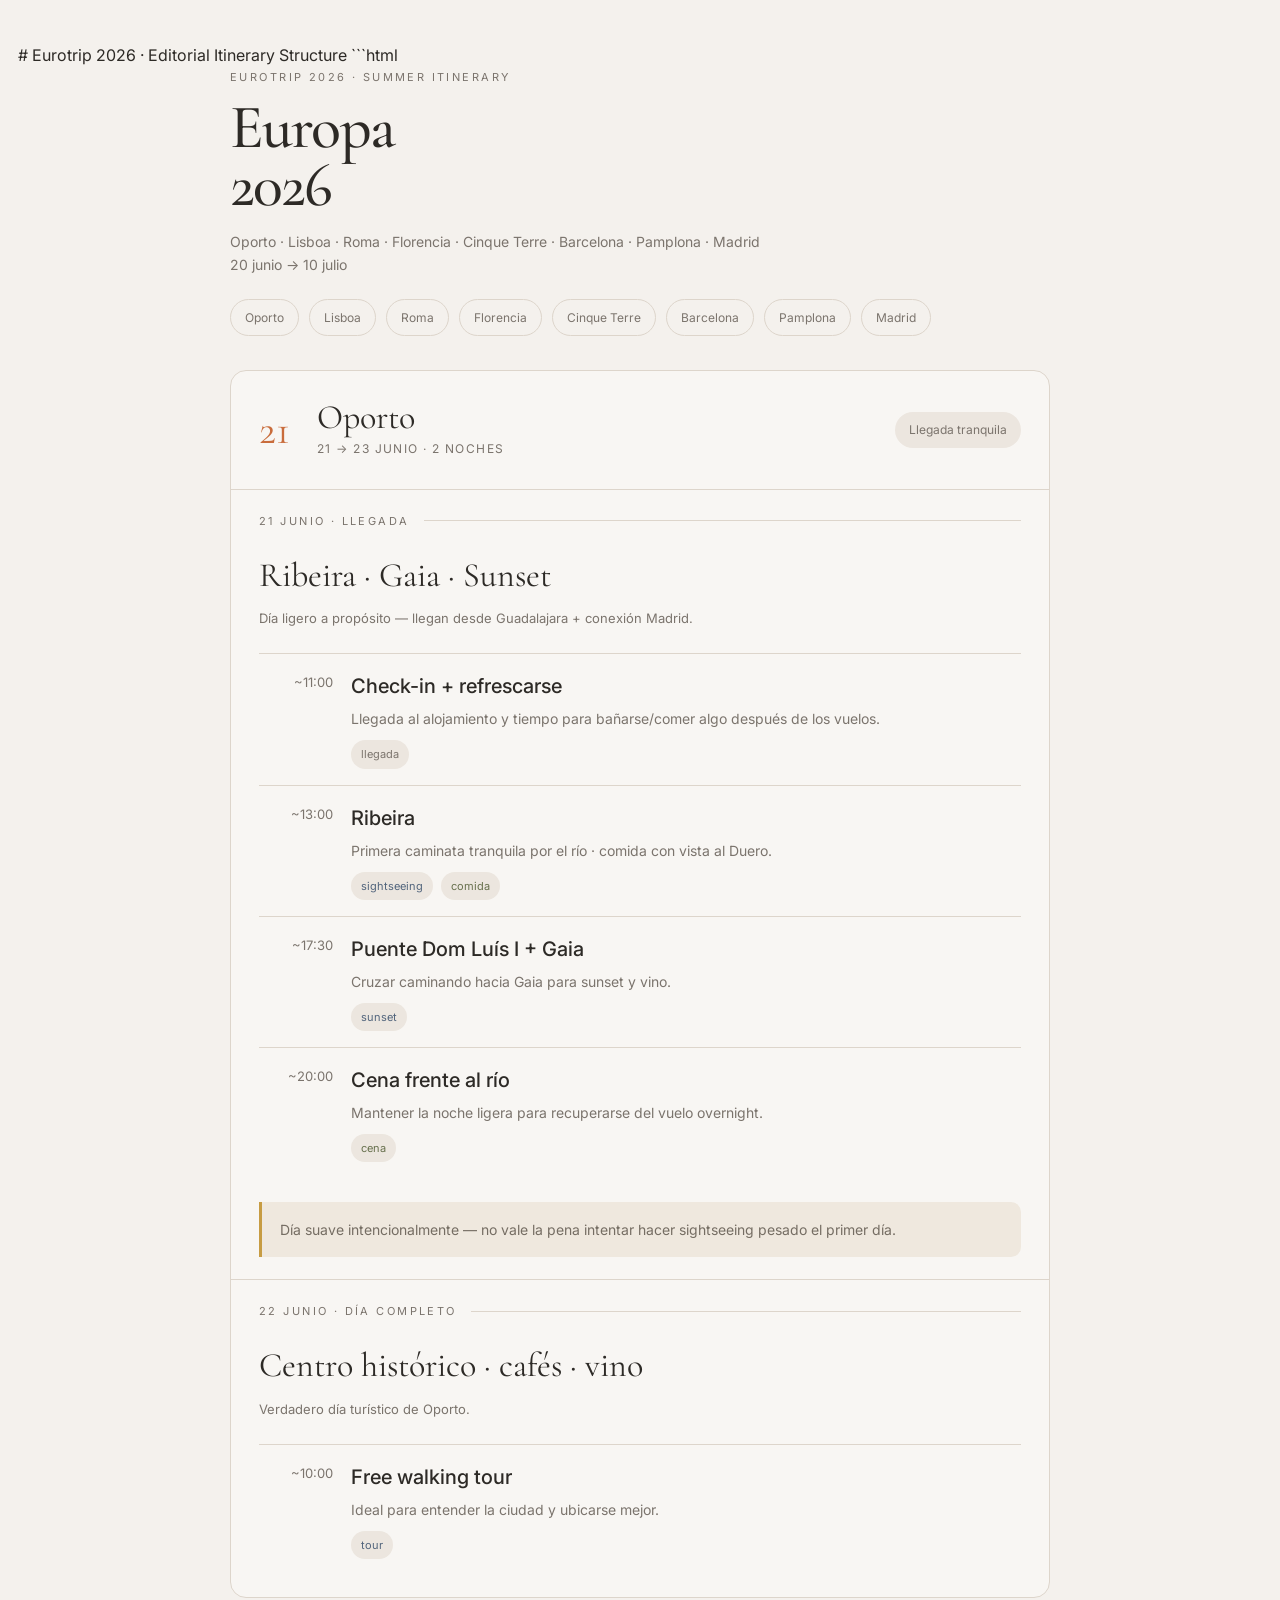
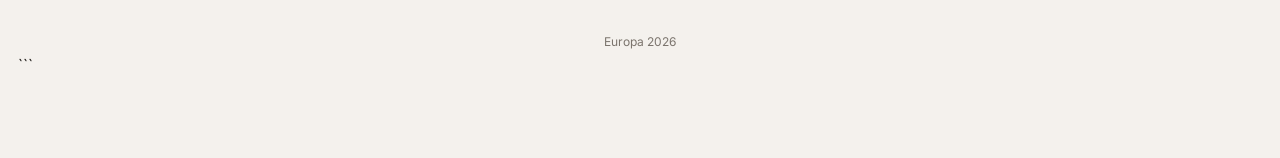
==== index.html @ d71d6ed5 "first itinerary structure" ====
# Eurotrip 2026 · Editorial Itinerary Structure

```html
<!DOCTYPE html>
<html lang="es">
<head>
<meta charset="UTF-8" />
<meta name="viewport" content="width=device-width, initial-scale=1.0" />
<title>Europa 2026</title>

<link rel="preconnect" href="https://fonts.googleapis.com">
<link rel="preconnect" href="https://fonts.gstatic.com" crossorigin>
<link href="https://fonts.googleapis.com/css2?family=Cormorant+Garamond:wght@400;500;600&family=Inter:wght@300;400;500&display=swap" rel="stylesheet">

<style>
:root {
  --bg: #f4f1ed;
  --card: #f8f6f3;
  --line: #ddd5cb;
  --text: #2d2a26;
  --muted: #7b746d;
  --accent: #c96c3b;
  --olive: #67704d;
  --blue: #51647c;
  --gold: #c79c43;
  --tag: #ece6df;
}

* {
  margin: 0;
  padding: 0;
  box-sizing: border-box;
}

html {
  scroll-behavior: smooth;
}

body {
  background: var(--bg);
  color: var(--text);
  font-family: 'Inter', sans-serif;
  line-height: 1.65;
  padding: 42px 18px 80px;
}

.container {
  max-width: 820px;
  margin: 0 auto;
}

.hero {
  margin-bottom: 34px;
}

.eyebrow {
  font-size: 11px;
  letter-spacing: .22em;
  text-transform: uppercase;
  color: var(--muted);
  margin-bottom: 12px;
}

h1 {
  font-family: 'Cormorant Garamond', serif;
  font-size: 62px;
  font-weight: 500;
  letter-spacing: -.03em;
  line-height: .95;
  margin-bottom: 14px;
}

.hero-sub {
  max-width: 620px;
  color: var(--muted);
  font-size: 14px;
}

.nav {
  display: flex;
  flex-wrap: wrap;
  gap: 10px;
  margin-top: 22px;
}

.nav a {
  text-decoration: none;
  color: var(--muted);
  border: 1px solid var(--line);
  padding: 8px 14px;
  border-radius: 999px;
  font-size: 12px;
  transition: .2s ease;
}

.nav a:hover {
  background: white;
}

.city {
  background: var(--card);
  border: 1px solid var(--line);
  border-radius: 16px;
  overflow: hidden;
  margin-bottom: 22px;
}

.city-header {
  padding: 24px 28px;
  display: flex;
  justify-content: space-between;
  align-items: center;
  cursor: pointer;
}

.city-left {
  display: flex;
  gap: 18px;
  align-items: center;
}

.city-number {
  font-family: 'Cormorant Garamond', serif;
  font-size: 42px;
  color: var(--accent);
  min-width: 40px;
}

.city-name {
  font-family: 'Cormorant Garamond', serif;
  font-size: 34px;
  line-height: 1;
}

.city-dates {
  margin-top: 4px;
  font-size: 12px;
  letter-spacing: .12em;
  text-transform: uppercase;
  color: var(--muted);
}

.city-tag {
  background: var(--tag);
  color: var(--muted);
  border-radius: 999px;
  padding: 8px 14px;
  font-size: 12px;
}

.city-body {
  display: none;
  border-top: 1px solid var(--line);
}

.city.open .city-body {
  display: block;
}

.section {
  padding: 22px 28px;
  border-bottom: 1px solid var(--line);
}

.section:last-child {
  border-bottom: none;
}

.section-title {
  font-size: 11px;
  letter-spacing: .22em;
  text-transform: uppercase;
  color: var(--muted);
  margin-bottom: 18px;
  display: flex;
  align-items: center;
  gap: 14px;
}

.section-title::after {
  content: '';
  flex: 1;
  height: 1px;
  background: var(--line);
}

.day-title {
  font-family: 'Cormorant Garamond', serif;
  font-size: 34px;
  margin-bottom: 4px;
}

.day-sub {
  font-size: 13px;
  color: var(--muted);
  margin-bottom: 24px;
}

.item {
  display: grid;
  grid-template-columns: 74px 1fr;
  gap: 18px;
  padding: 16px 0;
  border-top: 1px solid var(--line);
}

.item:first-of-type {
  border-top: none;
}

.time {
  font-size: 13px;
  color: var(--muted);
  text-align: right;
  padding-top: 2px;
}

.content h4 {
  font-size: 20px;
  font-weight: 500;
  margin-bottom: 4px;
}

.content p {
  color: var(--muted);
  font-size: 14px;
}

.tags {
  display: flex;
  gap: 8px;
  flex-wrap: wrap;
  margin-top: 10px;
}

.tag {
  padding: 5px 10px;
  border-radius: 999px;
  font-size: 11px;
  background: var(--tag);
  color: var(--muted);
}

.tag.sightseeing { color: var(--blue); }
.tag.food { color: var(--olive); }
.tag.party { color: #946e1a; }
.tag.shopping { color: #92556c; }

.note {
  margin-top: 24px;
  background: #efe8de;
  border-left: 3px solid var(--gold);
  padding: 16px 18px;
  border-radius: 0 10px 10px 0;
  font-size: 14px;
  color: #756d63;
}

.footer {
  text-align: center;
  margin-top: 34px;
  color: var(--muted);
  font-size: 12px;
}

@media (max-width: 700px) {
  h1 {
    font-size: 48px;
  }

  .city-header {
    padding: 20px;
  }

  .section {
    padding: 20px;
  }

  .city-name {
    font-size: 28px;
  }

  .item {
    grid-template-columns: 58px 1fr;
    gap: 14px;
  }
}
</style>
</head>
<body>

<div class="container">

  <div class="hero">
    <div class="eyebrow">Eurotrip 2026 · Summer itinerary</div>
    <h1>Europa<br>2026</h1>

    <div class="hero-sub">
      Oporto · Lisboa · Roma · Florencia · Cinque Terre · Barcelona · Pamplona · Madrid
      <br>
      20 junio → 10 julio
    </div>

    <div class="nav">
      <a href="#porto">Oporto</a>
      <a href="#lisboa">Lisboa</a>
      <a href="#roma">Roma</a>
      <a href="#florencia">Florencia</a>
      <a href="#cinque">Cinque Terre</a>
      <a href="#barcelona">Barcelona</a>
      <a href="#pamplona">Pamplona</a>
      <a href="#madrid">Madrid</a>
    </div>
  </div>

  <!-- OPORTO -->
  <div class="city open" id="porto">

    <div class="city-header" onclick="toggleCity('porto')">
      <div class="city-left">
        <div class="city-number">21</div>

        <div>
          <div class="city-name">Oporto</div>
          <div class="city-dates">21 → 23 junio · 2 noches</div>
        </div>
      </div>

      <div class="city-tag">Llegada tranquila</div>
    </div>

    <div class="city-body">

      <div class="section">
        <div class="section-title">21 junio · llegada</div>

        <div class="day-title">Ribeira · Gaia · Sunset</div>
        <div class="day-sub">
          Día ligero a propósito — llegan desde Guadalajara + conexión Madrid.
        </div>

        <div class="item">
          <div class="time">~11:00</div>

          <div class="content">
            <h4>Check-in + refrescarse</h4>
            <p>
              Llegada al alojamiento y tiempo para bañarse/comer algo después de los vuelos.
            </p>

            <div class="tags">
              <span class="tag">llegada</span>
            </div>
          </div>
        </div>

        <div class="item">
          <div class="time">~13:00</div>

          <div class="content">
            <h4>Ribeira</h4>
            <p>
              Primera caminata tranquila por el río · comida con vista al Duero.
            </p>

            <div class="tags">
              <span class="tag sightseeing">sightseeing</span>
              <span class="tag food">comida</span>
            </div>
          </div>
        </div>

        <div class="item">
          <div class="time">~17:30</div>

          <div class="content">
            <h4>Puente Dom Luís I + Gaia</h4>
            <p>
              Cruzar caminando hacia Gaia para sunset y vino.
            </p>

            <div class="tags">
              <span class="tag sightseeing">sunset</span>
            </div>
          </div>
        </div>

        <div class="item">
          <div class="time">~20:00</div>

          <div class="content">
            <h4>Cena frente al río</h4>
            <p>
              Mantener la noche ligera para recuperarse del vuelo overnight.
            </p>

            <div class="tags">
              <span class="tag food">cena</span>
            </div>
          </div>
        </div>

        <div class="note">
          Día suave intencionalmente — no vale la pena intentar hacer sightseeing pesado el primer día.
        </div>

      </div>

      <div class="section">
        <div class="section-title">22 junio · día completo</div>

        <div class="day-title">Centro histórico · cafés · vino</div>
        <div class="day-sub">
          Verdadero día turístico de Oporto.
        </div>

        <div class="item">
          <div class="time">~10:00</div>

          <div class="content">
            <h4>Free walking tour</h4>
            <p>
              Ideal para entender la ciudad y ubicarse mejor.
            </p>

            <div class="tags">
              <span class="tag sightseeing">tour</span>
            </div>
          </div>
        </div>

      </div>

    </div>
  </div>

</div>

<div class="footer">
  Europa 2026
</div>

<script>
function toggleCity(id) {
  document.getElementById(id).classList.toggle('open');
}
</script>

</body>
```
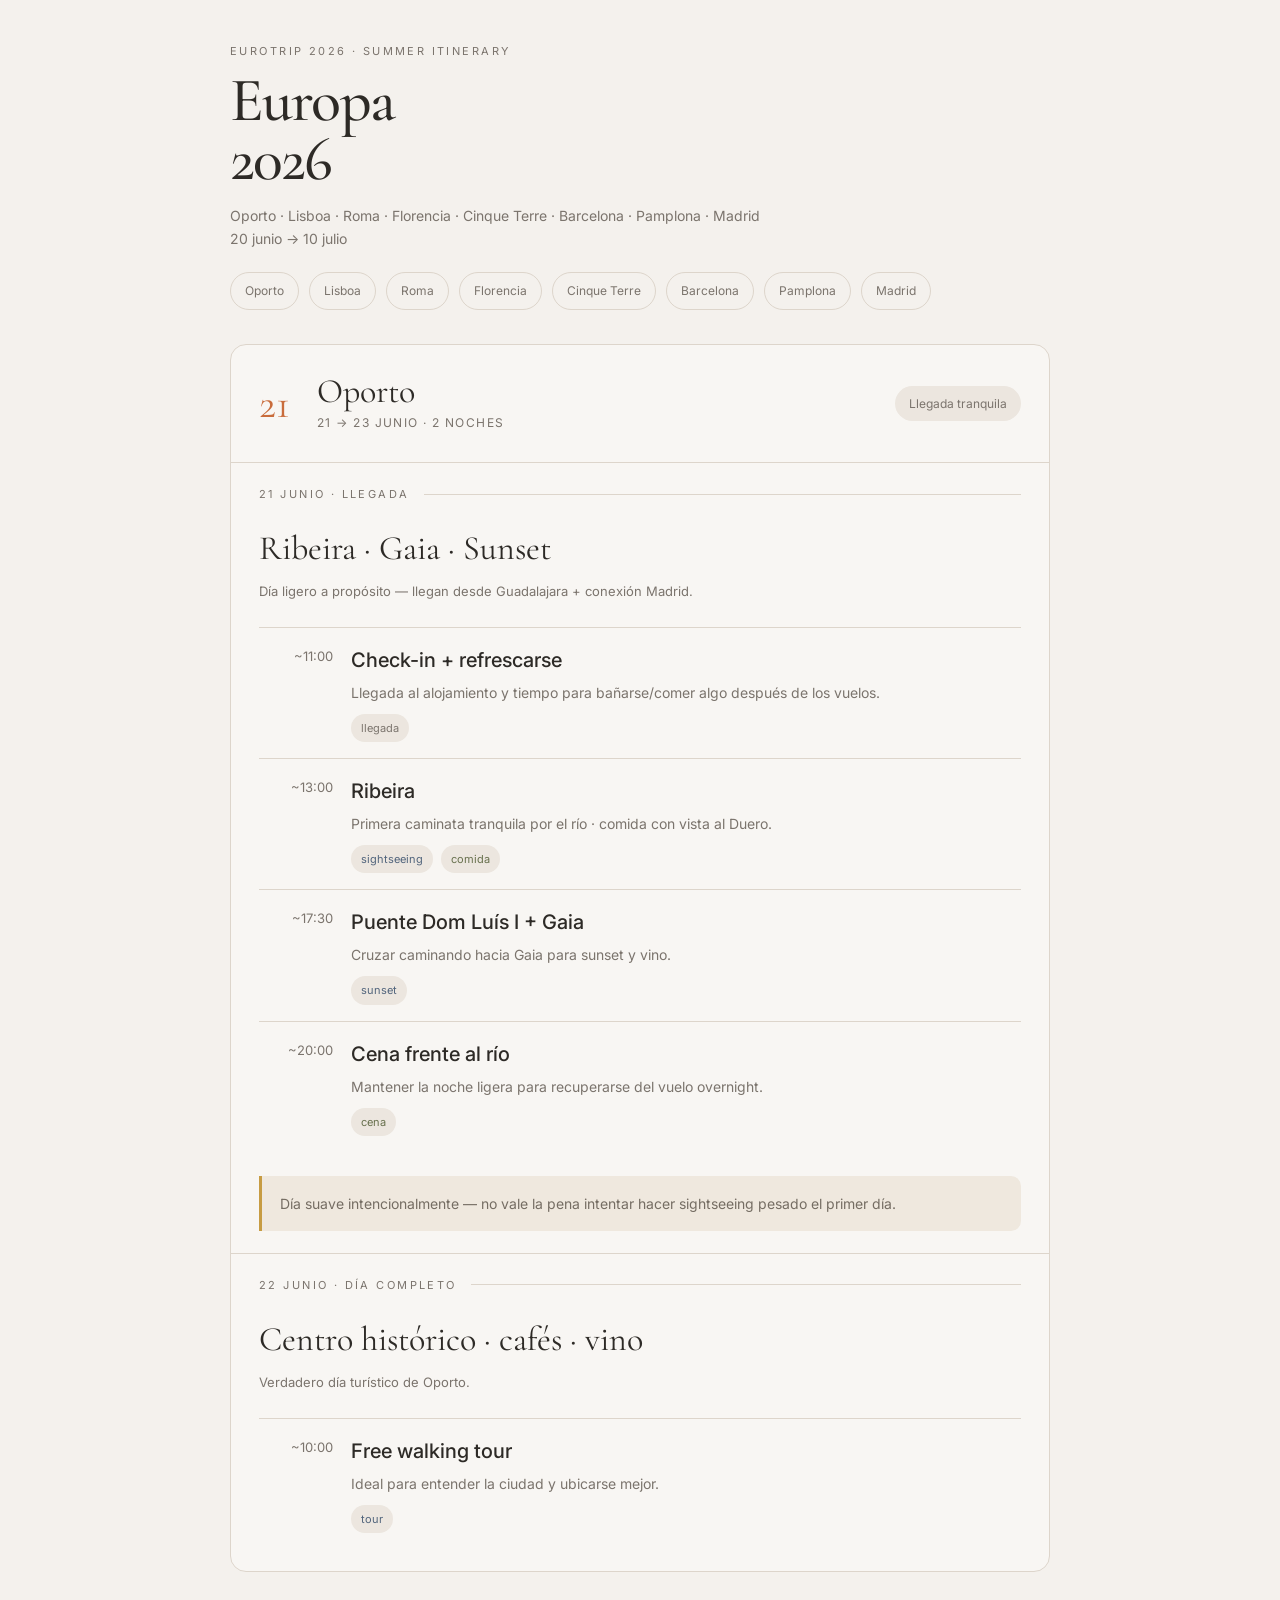
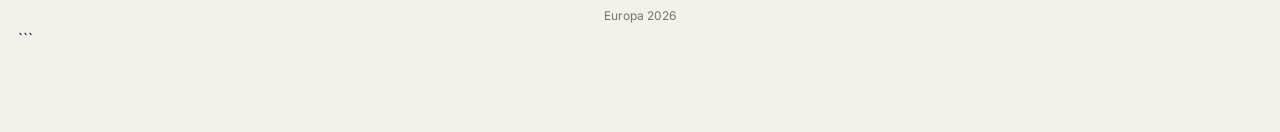
==== commit e1005a06: "updated title" ====
--- a/index.html
+++ b/index.html
@@ -1,6 +1,3 @@
-# Eurotrip 2026 · Editorial Itinerary Structure
-
-```html
 <!DOCTYPE html>
 <html lang="es">
 <head>
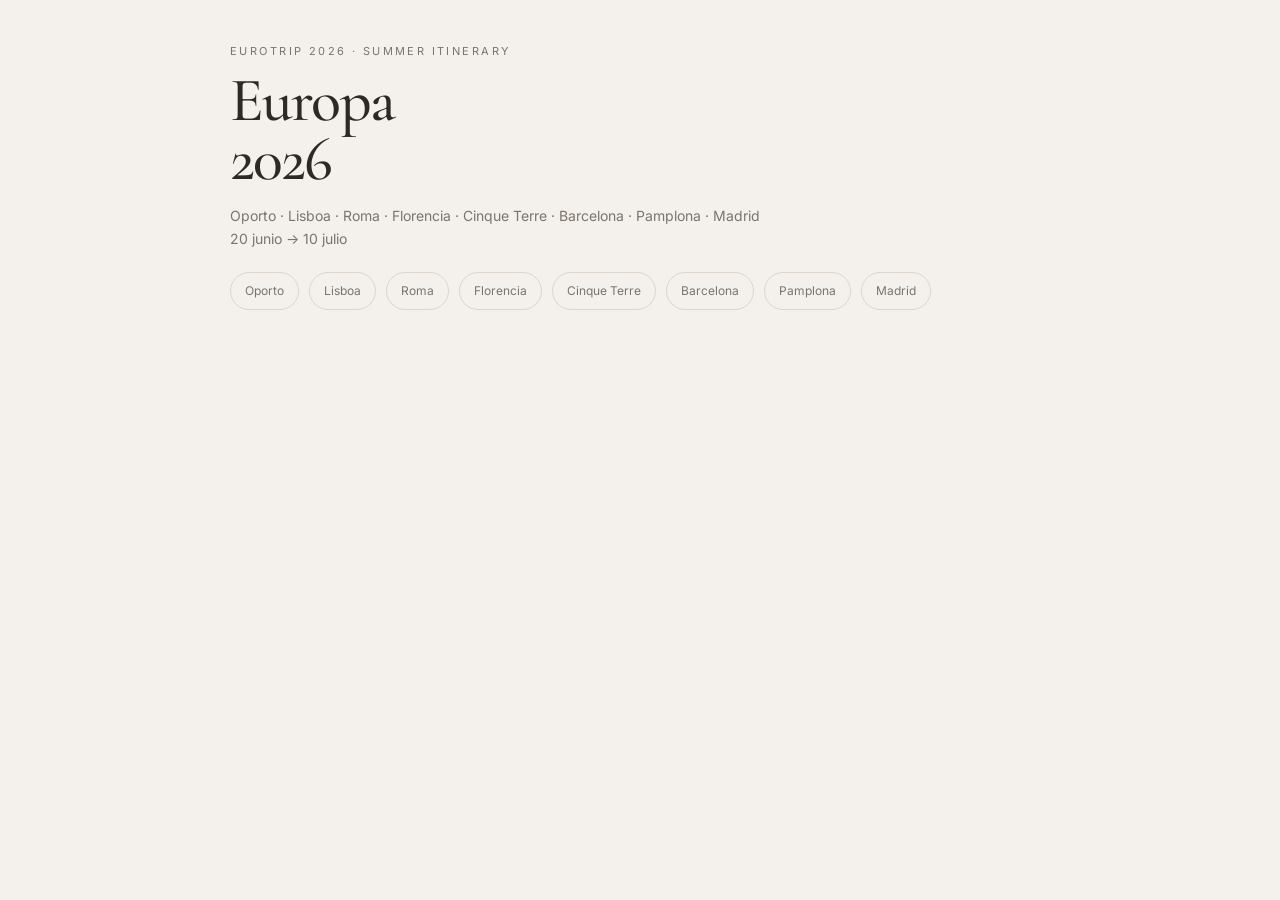
==== commit 3a307a28: "added europe itinerary pages" ====
--- a/index.html
+++ b/index.html
@@ -1,295 +1,27 @@
 <!DOCTYPE html>
 <html lang="es">
+
 <head>
-<meta charset="UTF-8" />
-<meta name="viewport" content="width=device-width, initial-scale=1.0" />
-<title>Europa 2026</title>
+  <meta charset="UTF-8" />
+  <meta name="viewport" content="width=device-width, initial-scale=1.0" />
 
-<link rel="preconnect" href="https://fonts.googleapis.com">
-<link rel="preconnect" href="https://fonts.gstatic.com" crossorigin>
-<link href="https://fonts.googleapis.com/css2?family=Cormorant+Garamond:wght@400;500;600&family=Inter:wght@300;400;500&display=swap" rel="stylesheet">
+  <title>Europa 2026</title>
 
-<style>
-:root {
-  --bg: #f4f1ed;
-  --card: #f8f6f3;
-  --line: #ddd5cb;
-  --text: #2d2a26;
-  --muted: #7b746d;
-  --accent: #c96c3b;
-  --olive: #67704d;
-  --blue: #51647c;
-  --gold: #c79c43;
-  --tag: #ece6df;
-}
+  <link rel="preconnect" href="https://fonts.googleapis.com">
+  <link rel="preconnect" href="https://fonts.gstatic.com" crossorigin>
 
-* {
-  margin: 0;
-  padding: 0;
-  box-sizing: border-box;
-}
+  <link href="https://fonts.googleapis.com/css2?family=Cormorant+Garamond:wght@400;500;600&family=Inter:wght@300;400;500&display=swap" rel="stylesheet">
 
-html {
-  scroll-behavior: smooth;
-}
+  <link rel="stylesheet" href="styles.css">
+</head>
 
-body {
-  background: var(--bg);
-  color: var(--text);
-  font-family: 'Inter', sans-serif;
-  line-height: 1.65;
-  padding: 42px 18px 80px;
-}
-
-.container {
-  max-width: 820px;
-  margin: 0 auto;
-}
-
-.hero {
-  margin-bottom: 34px;
-}
-
-.eyebrow {
-  font-size: 11px;
-  letter-spacing: .22em;
-  text-transform: uppercase;
-  color: var(--muted);
-  margin-bottom: 12px;
-}
-
-h1 {
-  font-family: 'Cormorant Garamond', serif;
-  font-size: 62px;
-  font-weight: 500;
-  letter-spacing: -.03em;
-  line-height: .95;
-  margin-bottom: 14px;
-}
-
-.hero-sub {
-  max-width: 620px;
-  color: var(--muted);
-  font-size: 14px;
-}
-
-.nav {
-  display: flex;
-  flex-wrap: wrap;
-  gap: 10px;
-  margin-top: 22px;
-}
-
-.nav a {
-  text-decoration: none;
-  color: var(--muted);
-  border: 1px solid var(--line);
-  padding: 8px 14px;
-  border-radius: 999px;
-  font-size: 12px;
-  transition: .2s ease;
-}
-
-.nav a:hover {
-  background: white;
-}
-
-.city {
-  background: var(--card);
-  border: 1px solid var(--line);
-  border-radius: 16px;
-  overflow: hidden;
-  margin-bottom: 22px;
-}
-
-.city-header {
-  padding: 24px 28px;
-  display: flex;
-  justify-content: space-between;
-  align-items: center;
-  cursor: pointer;
-}
-
-.city-left {
-  display: flex;
-  gap: 18px;
-  align-items: center;
-}
-
-.city-number {
-  font-family: 'Cormorant Garamond', serif;
-  font-size: 42px;
-  color: var(--accent);
-  min-width: 40px;
-}
-
-.city-name {
-  font-family: 'Cormorant Garamond', serif;
-  font-size: 34px;
-  line-height: 1;
-}
-
-.city-dates {
-  margin-top: 4px;
-  font-size: 12px;
-  letter-spacing: .12em;
-  text-transform: uppercase;
-  color: var(--muted);
-}
-
-.city-tag {
-  background: var(--tag);
-  color: var(--muted);
-  border-radius: 999px;
-  padding: 8px 14px;
-  font-size: 12px;
-}
-
-.city-body {
-  display: none;
-  border-top: 1px solid var(--line);
-}
-
-.city.open .city-body {
-  display: block;
-}
-
-.section {
-  padding: 22px 28px;
-  border-bottom: 1px solid var(--line);
-}
-
-.section:last-child {
-  border-bottom: none;
-}
-
-.section-title {
-  font-size: 11px;
-  letter-spacing: .22em;
-  text-transform: uppercase;
-  color: var(--muted);
-  margin-bottom: 18px;
-  display: flex;
-  align-items: center;
-  gap: 14px;
-}
-
-.section-title::after {
-  content: '';
-  flex: 1;
-  height: 1px;
-  background: var(--line);
-}
-
-.day-title {
-  font-family: 'Cormorant Garamond', serif;
-  font-size: 34px;
-  margin-bottom: 4px;
-}
-
-.day-sub {
-  font-size: 13px;
-  color: var(--muted);
-  margin-bottom: 24px;
-}
-
-.item {
-  display: grid;
-  grid-template-columns: 74px 1fr;
-  gap: 18px;
-  padding: 16px 0;
-  border-top: 1px solid var(--line);
-}
-
-.item:first-of-type {
-  border-top: none;
-}
-
-.time {
-  font-size: 13px;
-  color: var(--muted);
-  text-align: right;
-  padding-top: 2px;
-}
-
-.content h4 {
-  font-size: 20px;
-  font-weight: 500;
-  margin-bottom: 4px;
-}
-
-.content p {
-  color: var(--muted);
-  font-size: 14px;
-}
-
-.tags {
-  display: flex;
-  gap: 8px;
-  flex-wrap: wrap;
-  margin-top: 10px;
-}
-
-.tag {
-  padding: 5px 10px;
-  border-radius: 999px;
-  font-size: 11px;
-  background: var(--tag);
-  color: var(--muted);
-}
-
-.tag.sightseeing { color: var(--blue); }
-.tag.food { color: var(--olive); }
-.tag.party { color: #946e1a; }
-.tag.shopping { color: #92556c; }
-
-.note {
-  margin-top: 24px;
-  background: #efe8de;
-  border-left: 3px solid var(--gold);
-  padding: 16px 18px;
-  border-radius: 0 10px 10px 0;
-  font-size: 14px;
-  color: #756d63;
-}
-
-.footer {
-  text-align: center;
-  margin-top: 34px;
-  color: var(--muted);
-  font-size: 12px;
-}
-
-@media (max-width: 700px) {
-  h1 {
-    font-size: 48px;
-  }
-
-  .city-header {
-    padding: 20px;
-  }
-
-  .section {
-    padding: 20px;
-  }
-
-  .city-name {
-    font-size: 28px;
-  }
-
-  .item {
-    grid-template-columns: 58px 1fr;
-    gap: 14px;
-  }
-}
-</style>
-</head>
 <body>
 
 <div class="container">
 
   <div class="hero">
     <div class="eyebrow">Eurotrip 2026 · Summer itinerary</div>
+
     <h1>Europa<br>2026</h1>
 
     <div class="hero-sub">
@@ -299,152 +31,20 @@
     </div>
 
     <div class="nav">
-      <a href="#porto">Oporto</a>
-      <a href="#lisboa">Lisboa</a>
-      <a href="#roma">Roma</a>
-      <a href="#florencia">Florencia</a>
-      <a href="#cinque">Cinque Terre</a>
-      <a href="#barcelona">Barcelona</a>
-      <a href="#pamplona">Pamplona</a>
-      <a href="#madrid">Madrid</a>
-    </div>
-  </div>
-
-  <!-- OPORTO -->
-  <div class="city open" id="porto">
-
-    <div class="city-header" onclick="toggleCity('porto')">
-      <div class="city-left">
-        <div class="city-number">21</div>
-
-        <div>
-          <div class="city-name">Oporto</div>
-          <div class="city-dates">21 → 23 junio · 2 noches</div>
-        </div>
-      </div>
-
-      <div class="city-tag">Llegada tranquila</div>
-    </div>
-
-    <div class="city-body">
-
-      <div class="section">
-        <div class="section-title">21 junio · llegada</div>
-
-        <div class="day-title">Ribeira · Gaia · Sunset</div>
-        <div class="day-sub">
-          Día ligero a propósito — llegan desde Guadalajara + conexión Madrid.
-        </div>
-
-        <div class="item">
-          <div class="time">~11:00</div>
-
-          <div class="content">
-            <h4>Check-in + refrescarse</h4>
-            <p>
-              Llegada al alojamiento y tiempo para bañarse/comer algo después de los vuelos.
-            </p>
-
-            <div class="tags">
-              <span class="tag">llegada</span>
-            </div>
-          </div>
-        </div>
-
-        <div class="item">
-          <div class="time">~13:00</div>
-
-          <div class="content">
-            <h4>Ribeira</h4>
-            <p>
-              Primera caminata tranquila por el río · comida con vista al Duero.
-            </p>
-
-            <div class="tags">
-              <span class="tag sightseeing">sightseeing</span>
-              <span class="tag food">comida</span>
-            </div>
-          </div>
-        </div>
-
-        <div class="item">
-          <div class="time">~17:30</div>
-
-          <div class="content">
-            <h4>Puente Dom Luís I + Gaia</h4>
-            <p>
-              Cruzar caminando hacia Gaia para sunset y vino.
-            </p>
-
-            <div class="tags">
-              <span class="tag sightseeing">sunset</span>
-            </div>
-          </div>
-        </div>
-
-        <div class="item">
-          <div class="time">~20:00</div>
-
-          <div class="content">
-            <h4>Cena frente al río</h4>
-            <p>
-              Mantener la noche ligera para recuperarse del vuelo overnight.
-            </p>
-
-            <div class="tags">
-              <span class="tag food">cena</span>
-            </div>
-          </div>
-        </div>
-
-        <div class="note">
-          Día suave intencionalmente — no vale la pena intentar hacer sightseeing pesado el primer día.
-        </div>
-
-      </div>
-
-      <div class="section">
-        <div class="section-title">22 junio · día completo</div>
-
-        <div class="day-title">Centro histórico · cafés · vino</div>
-        <div class="day-sub">
-          Verdadero día turístico de Oporto.
-        </div>
-
-        <div class="item">
-          <div class="time">~10:00</div>
-
-          <div class="content">
-            <h4>Free walking tour</h4>
-            <p>
-              Ideal para entender la ciudad y ubicarse mejor.
-            </p>
-
-            <div class="tags">
-              <span class="tag sightseeing">tour</span>
-            </div>
-          </div>
-        </div>
-
-      </div>
-
+      <a href="porto.html">Oporto</a>
+      <a href="lisboa.html">Lisboa</a>
+      <a href="roma.html">Roma</a>
+      <a href="florencia.html">Florencia</a>
+      <a href="cinque-terre.html">Cinque Terre</a>
+      <a href="barcelona.html">Barcelona</a>
+      <a href="pamplona.html">Pamplona</a>
+      <a href="madrid.html">Madrid</a>
     </div>
   </div>
 
 </div>
 
-<div class="footer">
-  Europa 2026
-</div>
-
-<script>
-function toggleCity(id) {
-  document.getElementById(id).classList.toggle('open');
-}
-</script>
+<script src="script.js"></script>
 
 </body>
-```
-
-
-
+</html>
--- a/styles.css
+++ b/styles.css
@@ -0,0 +1,174 @@
+:root {
+  --bg: #f4f1ed;
+  --card: #f8f6f3;
+  --line: #ddd5cb;
+  --text: #2d2a26;
+  --muted: #7b746d;
+  --accent: #c96c3b;
+  --olive: #67704d;
+  --blue: #51647c;
+  --gold: #c79c43;
+  --tag: #ece6df;
+}
+
+* {
+  margin: 0;
+  padding: 0;
+  box-sizing: border-box;
+}
+
+body {
+  background: var(--bg);
+  color: var(--text);
+  font-family: 'Inter', sans-serif;
+  line-height: 1.65;
+  padding: 42px 18px 80px;
+}
+
+.container {
+  max-width: 820px;
+  margin: 0 auto;
+}
+
+.hero {
+  margin-bottom: 34px;
+}
+
+.eyebrow {
+  font-size: 11px;
+  letter-spacing: .22em;
+  text-transform: uppercase;
+  color: var(--muted);
+  margin-bottom: 12px;
+}
+
+h1 {
+  font-family: 'Cormorant Garamond', serif;
+  font-size: 62px;
+  font-weight: 500;
+  letter-spacing: -.03em;
+  line-height: .95;
+  margin-bottom: 14px;
+}
+
+.hero-sub {
+  max-width: 620px;
+  color: var(--muted);
+  font-size: 14px;
+}
+
+.nav {
+  display: flex;
+  flex-wrap: wrap;
+  gap: 10px;
+  margin-top: 22px;
+}
+
+.nav a {
+  text-decoration: none;
+  color: var(--muted);
+  border: 1px solid var(--line);
+  padding: 8px 14px;
+  border-radius: 999px;
+  font-size: 12px;
+}
+
+.city {
+  background: var(--card);
+  border: 1px solid var(--line);
+  border-radius: 16px;
+  overflow: hidden;
+  margin-bottom: 22px;
+}
+
+.city-header {
+  padding: 24px 28px;
+}
+
+.city-name {
+  font-family: 'Cormorant Garamond', serif;
+  font-size: 42px;
+}
+
+.city-dates {
+  font-size: 12px;
+  letter-spacing: .12em;
+  text-transform: uppercase;
+  color: var(--muted);
+  margin-top: 6px;
+}
+
+.section {
+  padding: 22px 28px;
+  border-top: 1px solid var(--line);
+}
+
+.section-title {
+  font-size: 11px;
+  letter-spacing: .22em;
+  text-transform: uppercase;
+  color: var(--muted);
+  margin-bottom: 18px;
+}
+
+.day-title {
+  font-family: 'Cormorant Garamond', serif;
+  font-size: 34px;
+  margin-bottom: 4px;
+}
+
+.day-sub {
+  font-size: 13px;
+  color: var(--muted);
+  margin-bottom: 24px;
+}
+
+.item {
+  display: grid;
+  grid-template-columns: 74px 1fr;
+  gap: 18px;
+  padding: 16px 0;
+  border-top: 1px solid var(--line);
+}
+
+.time {
+  font-size: 13px;
+  color: var(--muted);
+  text-align: right;
+  padding-top: 2px;
+}
+
+.content h4 {
+  font-size: 20px;
+  margin-bottom: 4px;
+}
+
+.content p {
+  color: var(--muted);
+  font-size: 14px;
+}
+
+.tags {
+  display: flex;
+  gap: 8px;
+  flex-wrap: wrap;
+  margin-top: 10px;
+}
+
+.tag {
+  padding: 5px 10px;
+  border-radius: 999px;
+  font-size: 11px;
+  background: var(--tag);
+  color: var(--muted);
+}
+
+.note {
+  margin-top: 24px;
+  background: #efe8de;
+  border-left: 3px solid var(--gold);
+  padding: 16px 18px;
+  border-radius: 0 10px 10px 0;
+  font-size: 14px;
+  color: #756d63;
+}
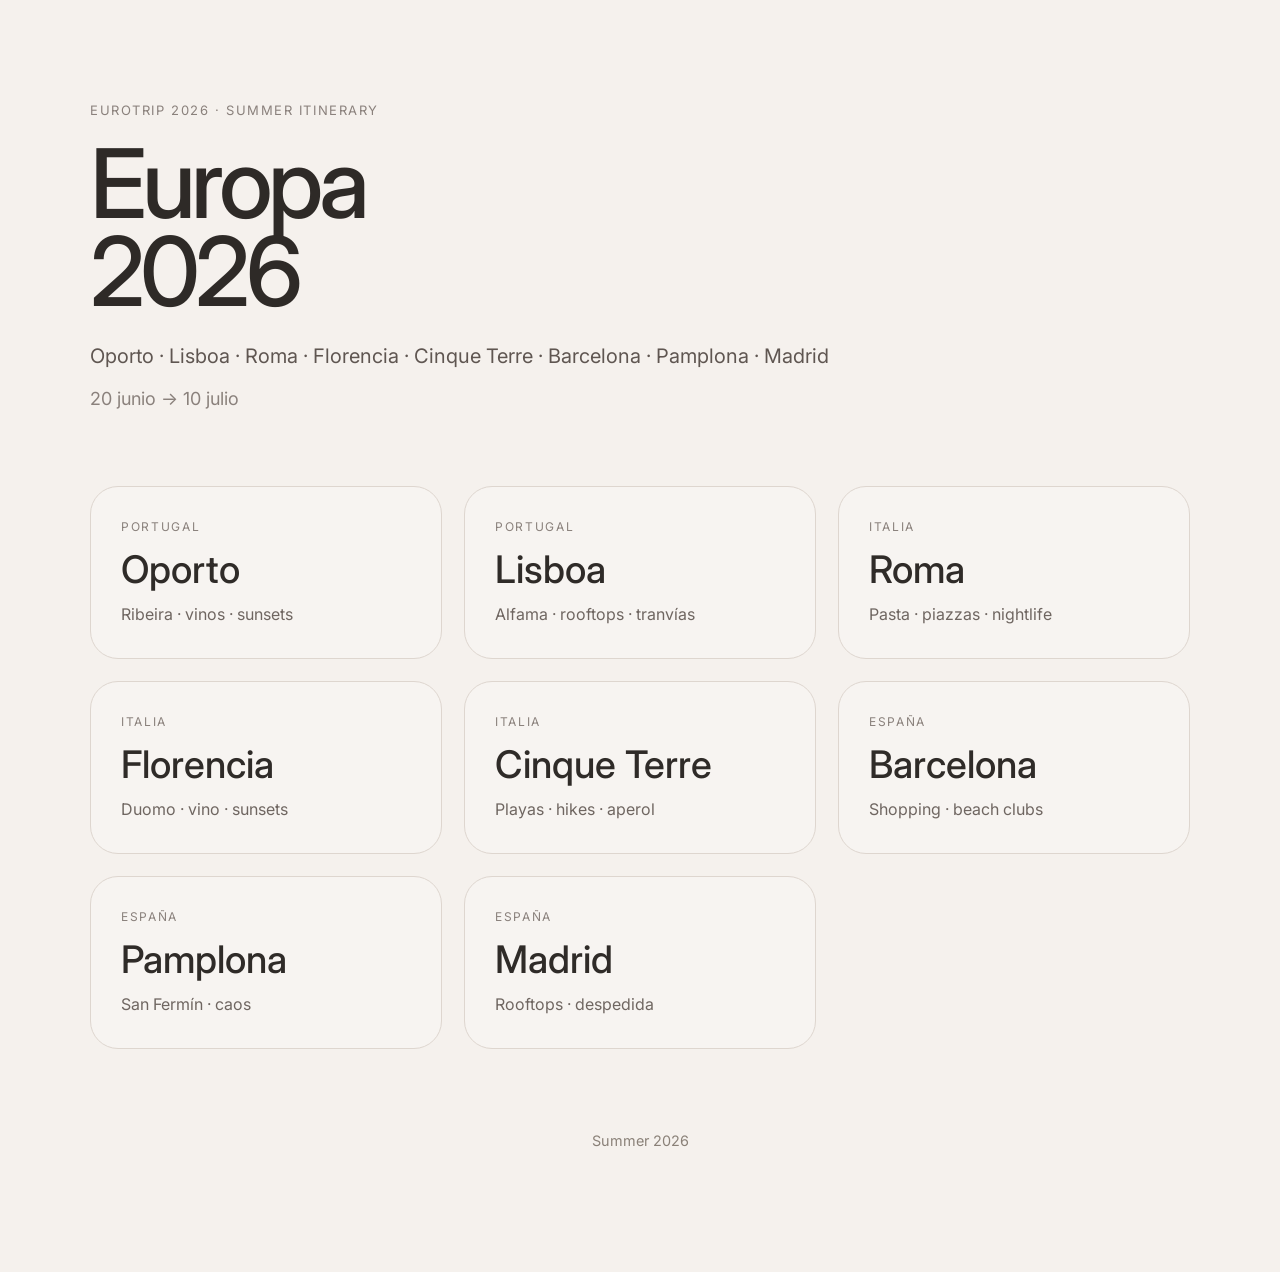
==== commit 6f5bd69f: "front page" ====
--- a/index.html
+++ b/index.html
@@ -2,49 +2,111 @@
 <html lang="es">
 
 <head>
-  <meta charset="UTF-8" />
-  <meta name="viewport" content="width=device-width, initial-scale=1.0" />
+<meta charset="UTF-8">
+<meta name="viewport" content="width=device-width, initial-scale=1.0">
 
-  <title>Europa 2026</title>
+<title>Europa 2026</title>
 
-  <link rel="preconnect" href="https://fonts.googleapis.com">
-  <link rel="preconnect" href="https://fonts.gstatic.com" crossorigin>
-
-  <link href="https://fonts.googleapis.com/css2?family=Cormorant+Garamond:wght@400;500;600&family=Inter:wght@300;400;500&display=swap" rel="stylesheet">
-
-  <link rel="stylesheet" href="styles.css">
+<link rel="stylesheet" href="styles.css">
 </head>
 
 <body>
 
 <div class="container">
 
-  <div class="hero">
-    <div class="eyebrow">Eurotrip 2026 · Summer itinerary</div>
+<div class="home-hero">
 
-    <h1>Europa<br>2026</h1>
+<div class="home-eyebrow">
+Eurotrip 2026 · Summer itinerary
+</div>
 
-    <div class="hero-sub">
-      Oporto · Lisboa · Roma · Florencia · Cinque Terre · Barcelona · Pamplona · Madrid
-      <br>
-      20 junio → 10 julio
-    </div>
+<h1 class="home-title">
+Europa<br>2026
+</h1>
 
-    <div class="nav">
-      <a href="porto.html">Oporto</a>
-      <a href="lisboa.html">Lisboa</a>
-      <a href="roma.html">Roma</a>
-      <a href="florencia.html">Florencia</a>
-      <a href="cinque-terre.html">Cinque Terre</a>
-      <a href="barcelona.html">Barcelona</a>
-      <a href="pamplona.html">Pamplona</a>
-      <a href="madrid.html">Madrid</a>
-    </div>
-  </div>
+<div class="home-sub">
+Oporto · Lisboa · Roma · Florencia · Cinque Terre · Barcelona · Pamplona · Madrid
+</div>
+
+<div class="home-dates">
+20 junio → 10 julio
+</div>
 
 </div>
 
-<script src="script.js"></script>
+<div class="cities-grid">
+
+<a href="oporto.html" class="city-card">
+<div class="city-country">Portugal</div>
+<div class="city-name">Oporto</div>
+<div class="city-desc">
+Ribeira · vinos · sunsets
+</div>
+</a>
+
+<a href="lisboa.html" class="city-card">
+<div class="city-country">Portugal</div>
+<div class="city-name">Lisboa</div>
+<div class="city-desc">
+Alfama · rooftops · tranvías
+</div>
+</a>
+
+<a href="roma.html" class="city-card">
+<div class="city-country">Italia</div>
+<div class="city-name">Roma</div>
+<div class="city-desc">
+Pasta · piazzas · nightlife
+</div>
+</a>
+
+<a href="florencia.html" class="city-card">
+<div class="city-country">Italia</div>
+<div class="city-name">Florencia</div>
+<div class="city-desc">
+Duomo · vino · sunsets
+</div>
+</a>
+
+<a href="cinque-terre.html" class="city-card">
+<div class="city-country">Italia</div>
+<div class="city-name">Cinque Terre</div>
+<div class="city-desc">
+Playas · hikes · aperol
+</div>
+</a>
+
+<a href="barcelona.html" class="city-card">
+<div class="city-country">España</div>
+<div class="city-name">Barcelona</div>
+<div class="city-desc">
+Shopping · beach clubs
+</div>
+</a>
+
+<a href="pamplona.html" class="city-card">
+<div class="city-country">España</div>
+<div class="city-name">Pamplona</div>
+<div class="city-desc">
+San Fermín · caos
+</div>
+</a>
+
+<a href="madrid.html" class="city-card">
+<div class="city-country">España</div>
+<div class="city-name">Madrid</div>
+<div class="city-desc">
+Rooftops · despedida
+</div>
+</a>
+
+</div>
+
+<div class="footer">
+Summer 2026
+</div>
+
+</div>
 
 </body>
 </html>
--- a/styles.css
+++ b/styles.css
@@ -1,174 +1,433 @@
-:root {
-  --bg: #f4f1ed;
-  --card: #f8f6f3;
-  --line: #ddd5cb;
-  --text: #2d2a26;
-  --muted: #7b746d;
-  --accent: #c96c3b;
-  --olive: #67704d;
-  --blue: #51647c;
-  --gold: #c79c43;
-  --tag: #ece6df;
-}
-
-* {
-  margin: 0;
-  padding: 0;
-  box-sizing: border-box;
-}
-
-body {
-  background: var(--bg);
-  color: var(--text);
-  font-family: 'Inter', sans-serif;
-  line-height: 1.65;
-  padding: 42px 18px 80px;
-}
-
-.container {
-  max-width: 820px;
-  margin: 0 auto;
-}
-
-.hero {
-  margin-bottom: 34px;
-}
-
-.eyebrow {
-  font-size: 11px;
-  letter-spacing: .22em;
-  text-transform: uppercase;
-  color: var(--muted);
-  margin-bottom: 12px;
-}
-
-h1 {
-  font-family: 'Cormorant Garamond', serif;
-  font-size: 62px;
-  font-weight: 500;
-  letter-spacing: -.03em;
-  line-height: .95;
-  margin-bottom: 14px;
-}
-
-.hero-sub {
-  max-width: 620px;
-  color: var(--muted);
-  font-size: 14px;
-}
-
-.nav {
-  display: flex;
-  flex-wrap: wrap;
-  gap: 10px;
-  margin-top: 22px;
-}
-
-.nav a {
-  text-decoration: none;
-  color: var(--muted);
-  border: 1px solid var(--line);
-  padding: 8px 14px;
-  border-radius: 999px;
-  font-size: 12px;
-}
-
-.city {
-  background: var(--card);
-  border: 1px solid var(--line);
-  border-radius: 16px;
-  overflow: hidden;
-  margin-bottom: 22px;
-}
-
-.city-header {
-  padding: 24px 28px;
-}
-
-.city-name {
-  font-family: 'Cormorant Garamond', serif;
-  font-size: 42px;
-}
-
-.city-dates {
-  font-size: 12px;
-  letter-spacing: .12em;
-  text-transform: uppercase;
-  color: var(--muted);
-  margin-top: 6px;
-}
-
-.section {
-  padding: 22px 28px;
-  border-top: 1px solid var(--line);
-}
-
-.section-title {
-  font-size: 11px;
-  letter-spacing: .22em;
-  text-transform: uppercase;
-  color: var(--muted);
-  margin-bottom: 18px;
-}
-
-.day-title {
-  font-family: 'Cormorant Garamond', serif;
-  font-size: 34px;
-  margin-bottom: 4px;
-}
-
-.day-sub {
-  font-size: 13px;
-  color: var(--muted);
-  margin-bottom: 24px;
-}
-
-.item {
-  display: grid;
-  grid-template-columns: 74px 1fr;
-  gap: 18px;
-  padding: 16px 0;
-  border-top: 1px solid var(--line);
-}
-
-.time {
-  font-size: 13px;
-  color: var(--muted);
-  text-align: right;
-  padding-top: 2px;
-}
-
-.content h4 {
-  font-size: 20px;
-  margin-bottom: 4px;
-}
-
-.content p {
-  color: var(--muted);
-  font-size: 14px;
-}
-
-.tags {
-  display: flex;
-  gap: 8px;
-  flex-wrap: wrap;
-  margin-top: 10px;
-}
-
-.tag {
-  padding: 5px 10px;
-  border-radius: 999px;
-  font-size: 11px;
-  background: var(--tag);
-  color: var(--muted);
-}
-
-.note {
-  margin-top: 24px;
-  background: #efe8de;
-  border-left: 3px solid var(--gold);
-  padding: 16px 18px;
-  border-radius: 0 10px 10px 0;
-  font-size: 14px;
-  color: #756d63;
+@import url('https://fonts.googleapis.com/css2?family=Cormorant+Garamond:wght@400;500;600;700&family=Inter:wght@300;400;500;600&display=swap');
+
+:root{
+  --bg:#f5f1ed;
+  --card:#f8f6f3;
+  --border:#d8cfc7;
+  --text:#2e2a27;
+  --muted:#8a8178;
+
+  --must:#c96b3b;
+  --sight:#5d7188;
+  --eat:#6f8757;
+  --bar:#b58a3a;
+  --tip:#8f7d62;
+}
+
+*{
+  margin:0;
+  padding:0;
+  box-sizing:border-box;
+}
+
+body{
+  background:var(--bg);
+  color:var(--text);
+  font-family:'Inter',sans-serif;
+  line-height:1.6;
+}
+
+.container{
+  width:min(1100px,92%);
+  margin:auto;
+  padding:60px 0 120px;
+}
+
+.hero{
+  margin-bottom:48px;
+}
+
+.hero-eyebrow{
+  text-transform:uppercase;
+  letter-spacing:.18em;
+  font-size:.72rem;
+  color:var(--muted);
+  margin-bottom:14px;
+}
+
+.hero-title{
+  font-family:'Cormorant Garamond',serif;
+  font-size:5.3rem;
+  line-height:.92;
+  font-weight:500;
+  margin-bottom:14px;
+}
+
+.hero-sub{
+  color:var(--muted);
+  font-size:1.05rem;
+  margin-bottom:22px;
+}
+
+.hero-meta{
+  display:flex;
+  flex-wrap:wrap;
+  gap:10px;
+}
+
+.hero-chip{
+  border:1px solid var(--border);
+  border-radius:999px;
+  padding:8px 14px;
+  font-size:.88rem;
+  background:white;
+}
+
+.legend{
+  display:flex;
+  gap:24px;
+  flex-wrap:wrap;
+  margin-bottom:34px;
+  color:var(--muted);
+  font-size:.92rem;
+}
+
+.legend-item{
+  display:flex;
+  align-items:center;
+  gap:8px;
+}
+
+.dot{
+  width:10px;
+  height:10px;
+  border-radius:50%;
+  display:inline-block;
+}
+
+.dot-must{background:var(--must);}
+.dot-sight{background:var(--sight);}
+.dot-eat{background:var(--eat);}
+.dot-bar{background:var(--bar);}
+.dot-tip{background:var(--tip);}
+
+.day{
+  border:1px solid var(--border);
+  border-radius:28px;
+  overflow:hidden;
+  margin-bottom:28px;
+  background:var(--card);
+}
+
+.day-header{
+  display:grid;
+  grid-template-columns:70px 1fr auto 30px;
+  align-items:center;
+  gap:24px;
+  padding:30px;
+  cursor:pointer;
+}
+
+.day-num{
+  font-family:'Cormorant Garamond',serif;
+  font-size:3rem;
+  color:var(--must);
+}
+
+.day-name{
+  font-family:'Cormorant Garamond',serif;
+  font-size:2rem;
+}
+
+.day-date{
+  color:var(--muted);
+  text-transform:uppercase;
+  letter-spacing:.12em;
+  font-size:.76rem;
+}
+
+.day-theme{
+  border:1px solid var(--border);
+  border-radius:999px;
+  padding:8px 14px;
+  font-size:.82rem;
+  color:var(--muted);
+  background:#f0ebe5;
+}
+
+.day-toggle{
+  font-size:1.1rem;
+  color:var(--muted);
+}
+
+.day-body{
+  display:none;
+  border-top:1px solid var(--border);
+  padding:38px 34px 34px;
+}
+
+.day.open .day-body{
+  display:block;
+}
+
+.section{
+  margin-bottom:42px;
+}
+
+.section-label{
+  text-transform:uppercase;
+  letter-spacing:.18em;
+  color:var(--muted);
+  font-size:.72rem;
+  margin-bottom:22px;
+  padding-bottom:10px;
+  border-bottom:1px solid var(--border);
+}
+
+.item{
+  display:grid;
+  grid-template-columns:90px 28px 1fr;
+  gap:14px;
+  padding:20px 0;
+  border-bottom:1px solid rgba(0,0,0,.06);
+}
+
+.item:last-child{
+  border-bottom:none;
+}
+
+.item-time{
+  color:var(--muted);
+  font-size:.92rem;
+}
+
+.item-content{
+  padding-right:10px;
+}
+
+.item-name{
+  font-size:1.14rem;
+  font-weight:600;
+  margin-bottom:4px;
+}
+
+.item-name.must{
+  color:var(--must);
+}
+
+.item-sub{
+  color:#6f655d;
+  font-size:.96rem;
+}
+
+.tags{
+  margin-top:10px;
+  display:flex;
+  flex-wrap:wrap;
+  gap:8px;
+}
+
+.tag{
+  border-radius:999px;
+  padding:5px 11px;
+  font-size:.72rem;
+  background:#ece6df;
+  color:#6c635c;
+}
+
+.tag-must{
+  background:#f3ddd2;
+  color:#a14f25;
+}
+
+.tag-sight{
+  background:#dce5ee;
+  color:#4f657f;
+}
+
+.tag-eat{
+  background:#e1ead9;
+  color:#587140;
+}
+
+.tag-bar{
+  background:#f2e4bf;
+  color:#98752c;
+}
+
+.tag-book{
+  background:#efe5ea;
+  color:#8b5f75;
+}
+
+.note{
+  background:#eee8e1;
+  border-left:4px solid #d4b15c;
+  padding:18px 18px;
+  border-radius:12px;
+  color:#665d56;
+  font-size:.95rem;
+}
+
+.pending-box{
+  margin-top:50px;
+  border:1px solid var(--border);
+  border-radius:24px;
+  padding:30px;
+  background:var(--card);
+}
+
+.pending-box h3{
+  font-family:'Cormorant Garamond',serif;
+  font-size:2rem;
+  margin-bottom:18px;
+}
+
+.pending-list{
+  padding-left:18px;
+  color:#6c635c;
+}
+
+.quickref{
+  margin-top:40px;
+  display:grid;
+  grid-template-columns:repeat(auto-fit,minmax(240px,1fr));
+  gap:20px;
+}
+
+.qr-card{
+  border:1px solid var(--border);
+  border-radius:22px;
+  padding:24px;
+  background:var(--card);
+}
+
+.qr-title{
+  font-family:'Cormorant Garamond',serif;
+  font-size:1.5rem;
+  margin-bottom:14px;
+}
+
+.qr-list{
+  list-style:none;
+}
+
+.qr-list li{
+  margin-bottom:12px;
+}
+
+.qr-list span{
+  display:block;
+  color:var(--muted);
+  font-size:.88rem;
+}
+
+.footer{
+  text-align:center;
+  color:var(--muted);
+  margin-top:70px;
+  font-size:.9rem;
+}
+
+.nav-back{
+  display:inline-flex;
+  align-items:center;
+  gap:8px;
+  margin-top:22px;
+  text-decoration:none;
+  color:var(--muted);
+  border:1px solid var(--border);
+  border-radius:999px;
+  padding:10px 18px;
+}
+
+@media(max-width:800px){
+
+  .hero-title{
+    font-size:3.6rem;
+  }
+
+  .day-header{
+    grid-template-columns:50px 1fr;
+  }
+
+  .day-theme,
+  .day-toggle{
+    display:none;
+  }
+
+  .item{
+    grid-template-columns:70px 20px 1fr;
+  }
+
+}
+
+/* HOME */
+
+.home-hero{
+margin-bottom:72px;
+padding-top:40px;
+}
+
+.home-eyebrow{
+font-size:13px;
+letter-spacing:.12em;
+text-transform:uppercase;
+color:#8a817c;
+margin-bottom:18px;
+}
+
+.home-title{
+font-size:96px;
+line-height:.92;
+font-weight:500;
+letter-spacing:-0.05em;
+margin-bottom:24px;
+}
+
+.home-sub{
+font-size:20px;
+line-height:1.7;
+color:#5f5651;
+max-width:900px;
+margin-bottom:12px;
+}
+
+.home-dates{
+font-size:18px;
+color:#8a817c;
+}
+
+.cities-grid{
+display:grid;
+grid-template-columns:repeat(auto-fit,minmax(260px,1fr));
+gap:22px;
+margin-bottom:80px;
+}
+
+.city-card{
+background:#f7f4f1;
+border:1px solid #ded6cf;
+border-radius:28px;
+padding:30px;
+text-decoration:none;
+color:#2f2b28;
+transition:.25s ease;
+display:block;
+}
+
+.city-card:hover{
+transform:translateY(-4px);
+background:#f3efeb;
+}
+
+.city-country{
+font-size:12px;
+letter-spacing:.14em;
+text-transform:uppercase;
+color:#8a817c;
+margin-bottom:14px;
+}
+
+.city-name{
+font-size:38px;
+line-height:1;
+margin-bottom:14px;
+font-weight:500;
+}
+
+.city-desc{
+font-size:16px;
+line-height:1.6;
+color:#6f6661;
 }
